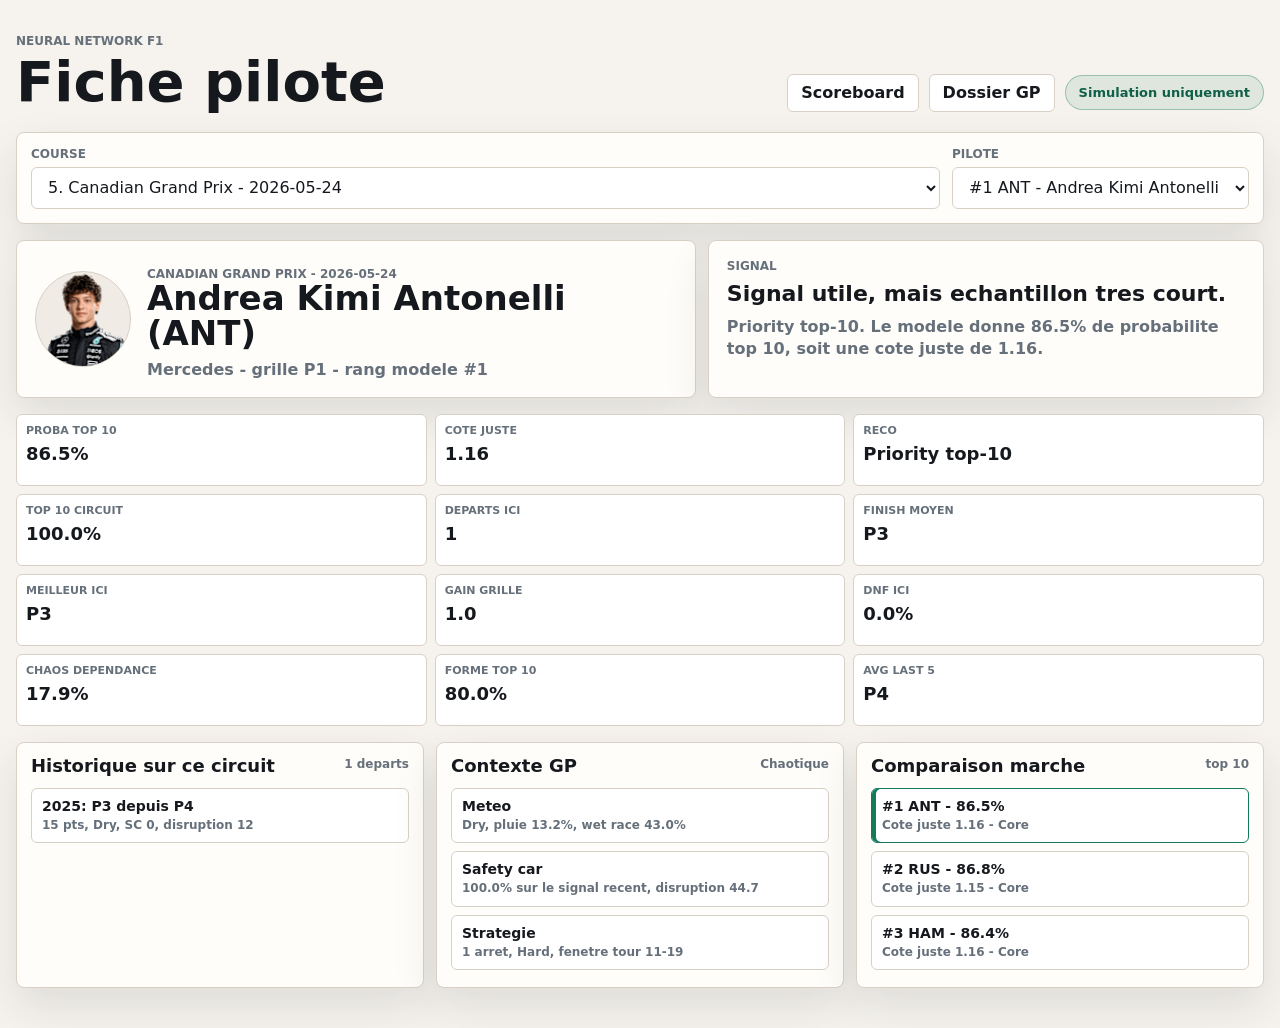
==== webapp/driver.html @ ac2c05ed "Separate driver betting detail page" ====
<!doctype html>
<html lang="fr">
  <head>
    <meta charset="utf-8" />
    <meta name="viewport" content="width=device-width, initial-scale=1" />
    <title>F1 Driver Detail</title>
    <link rel="stylesheet" href="/webapp/styles.css" />
  </head>
  <body>
    <main class="app-shell">
      <header class="topbar">
        <div>
          <p class="eyebrow">Neural network F1</p>
          <h1>Fiche pilote</h1>
        </div>
        <div class="top-actions">
          <a class="ghost-link" href="/webapp/">Scoreboard</a>
          <a id="raceBackLink" class="ghost-link" href="/webapp/race.html">Dossier GP</a>
          <div class="status-pill">Simulation uniquement</div>
        </div>
      </header>

      <section class="control-strip scoreboard-controls" aria-label="Selection pilote">
        <label class="control-field">
          <span>Course</span>
          <select id="raceSelect"></select>
        </label>
        <label class="control-field">
          <span>Pilote</span>
          <select id="driverSelect"></select>
        </label>
      </section>

      <section class="driver-page-hero">
        <div class="driver-page-card">
          <div id="driverHeroAvatar" class="driver-page-avatar"></div>
          <div>
            <p class="eyebrow" id="driverContextLabel">Detail pilote</p>
            <h2 id="driverDetailName">Pilote</h2>
            <p id="driverDetailTeam">Equipe</p>
          </div>
        </div>
        <div class="driver-page-card compact">
          <span class="summary-label">Signal</span>
          <strong id="driverDetailSignal">--</strong>
          <p id="driverDecisionText">--</p>
        </div>
      </section>

      <section id="driverDetailStats" class="driver-detail-stats driver-page-stats"></section>

      <section class="driver-page-grid">
        <section class="detail-panel">
          <div class="detail-heading">
            <h2>Historique sur ce circuit</h2>
            <span id="driverHistoryCount">--</span>
          </div>
          <div id="driverDetailResults" class="compact-list"></div>
        </section>

        <section class="detail-panel">
          <div class="detail-heading">
            <h2>Contexte GP</h2>
            <span id="raceContextLabel">--</span>
          </div>
          <div id="raceContextList" class="compact-list"></div>
        </section>

        <section class="detail-panel">
          <div class="detail-heading">
            <h2>Comparaison marche</h2>
            <span>top 10</span>
          </div>
          <div id="marketComparisonList" class="compact-list"></div>
        </section>
      </section>
    </main>

    <script src="/webapp/driver.js"></script>
  </body>
</html>
---- webapp/styles.css ----
:root {
  color-scheme: light;
  --bg: #f6f3ee;
  --surface: #fffdfa;
  --surface-strong: #f0ebe4;
  --ink: #15181d;
  --muted: #66707a;
  --line: #d8d0c5;
  --red: #d1282f;
  --green: #137a5b;
  --blue: #245d9c;
  --gold: #a66f16;
  --shadow: 0 18px 45px rgba(28, 32, 38, 0.11);
}

* {
  box-sizing: border-box;
}

body {
  margin: 0;
  min-height: 100vh;
  background: var(--bg);
  color: var(--ink);
  font-family:
    Inter, ui-sans-serif, system-ui, -apple-system, BlinkMacSystemFont, "Segoe UI",
    sans-serif;
  letter-spacing: 0;
}

button,
input,
select {
  font: inherit;
}

button {
  cursor: pointer;
}

.app-shell {
  width: min(1480px, calc(100vw - 32px));
  margin: 0 auto;
  padding: 24px 0 40px;
}

.topbar {
  display: flex;
  align-items: end;
  justify-content: space-between;
  gap: 20px;
  padding: 10px 0 20px;
}

.eyebrow {
  margin: 0 0 5px;
  color: var(--muted);
  font-size: 12px;
  font-weight: 700;
  letter-spacing: 0;
  text-transform: uppercase;
}

h1,
h2,
h3 {
  margin: 0;
  line-height: 1.05;
}

h1 {
  font-size: clamp(30px, 5vw, 56px);
}

h2 {
  font-size: 24px;
}

h3 {
  font-size: 18px;
}

.status-pill {
  border: 1px solid rgba(19, 122, 91, 0.35);
  background: rgba(19, 122, 91, 0.1);
  color: #0f5f49;
  border-radius: 999px;
  padding: 9px 13px;
  font-size: 13px;
  font-weight: 800;
  white-space: nowrap;
}

.top-actions {
  display: flex;
  align-items: center;
  gap: 10px;
  flex-wrap: wrap;
  justify-content: flex-end;
}

.primary-link,
.ghost-link,
.row-link {
  display: inline-flex;
  align-items: center;
  justify-content: center;
  min-height: 38px;
  border-radius: 6px;
  padding: 0 13px;
  font-weight: 900;
  text-decoration: none;
  white-space: nowrap;
}

.primary-link {
  border: 1px solid var(--red);
  background: var(--red);
  color: #ffffff;
}

.ghost-link,
.row-link {
  border: 1px solid var(--line);
  background: #ffffff;
  color: var(--ink);
}

.row-link {
  min-height: 34px;
  color: var(--blue);
}

.control-strip,
.race-summary {
  display: grid;
  gap: 12px;
  border: 1px solid var(--line);
  background: var(--surface);
  box-shadow: var(--shadow);
}

.control-strip {
  grid-template-columns: minmax(240px, 1fr) 150px 140px auto;
  align-items: end;
  border-radius: 8px;
  padding: 14px;
}

.scoreboard-controls {
  grid-template-columns: minmax(240px, 1fr) auto;
}

.control-field {
  display: grid;
  gap: 6px;
}

.control-field span {
  color: var(--muted);
  font-size: 12px;
  font-weight: 800;
  text-transform: uppercase;
}

select,
input {
  min-height: 42px;
  width: 100%;
  border: 1px solid var(--line);
  border-radius: 6px;
  background: #ffffff;
  color: var(--ink);
  padding: 0 12px;
  outline: none;
}

select:focus,
input:focus {
  border-color: var(--blue);
  box-shadow: 0 0 0 3px rgba(36, 93, 156, 0.15);
}

.segmented {
  display: grid;
  grid-template-columns: repeat(3, minmax(76px, 1fr));
  min-height: 42px;
  border: 1px solid var(--line);
  border-radius: 6px;
  overflow: hidden;
  background: #ffffff;
}

.segment {
  border: 0;
  border-right: 1px solid var(--line);
  background: transparent;
  color: var(--muted);
  font-weight: 800;
}

.segment:last-child {
  border-right: 0;
}

.segment.active {
  background: var(--ink);
  color: #ffffff;
}

.race-summary {
  grid-template-columns: repeat(4, minmax(160px, 1fr));
  margin-top: 14px;
  border-radius: 8px;
  padding: 12px;
}

.summary-block {
  min-height: 70px;
  border-left: 4px solid var(--red);
  padding: 10px 12px;
  background: #ffffff;
}

.summary-block:nth-child(2) {
  border-left-color: var(--gold);
}

.summary-block:nth-child(3) {
  border-left-color: var(--blue);
}

.summary-block:nth-child(4) {
  border-left-color: var(--green);
}

.summary-label {
  display: block;
  color: var(--muted);
  font-size: 12px;
  font-weight: 800;
  text-transform: uppercase;
}

.summary-block strong {
  display: block;
  margin-top: 8px;
  font-size: 24px;
}

.scoreboard-race-grid {
  display: grid;
  grid-template-columns: repeat(4, minmax(0, 1fr));
  gap: 12px;
  margin-top: 16px;
}

.scoreboard-race-card {
  display: grid;
  gap: 8px;
  min-height: 132px;
  border: 1px solid var(--line);
  border-radius: 8px;
  background: var(--surface);
  box-shadow: var(--shadow);
  padding: 14px;
  color: var(--ink);
  text-align: left;
}

.scoreboard-race-card strong {
  font-size: 20px;
  line-height: 1.1;
}

.scoreboard-race-card span:not(.summary-label) {
  color: var(--muted);
  font-size: 13px;
  font-weight: 800;
  line-height: 1.3;
}

.scoreboard-race-card.active-card {
  border-color: var(--green);
  box-shadow:
    inset 0 0 0 2px rgba(19, 122, 91, 0.28),
    var(--shadow);
}

.scoreboard-panel {
  margin-top: 16px;
}

.table-muted {
  display: block;
  margin-top: 3px;
  color: var(--muted);
  font-size: 12px;
  font-weight: 800;
}

.detail-hero {
  display: grid;
  grid-template-columns: minmax(320px, 0.95fr) minmax(0, 1fr);
  gap: 16px;
  margin-top: 16px;
  align-items: stretch;
}

.circuit-visual,
.detail-hero-copy {
  border: 1px solid var(--line);
  border-radius: 8px;
  background: var(--surface);
  box-shadow: var(--shadow);
}

.circuit-visual {
  position: relative;
  display: grid;
  place-items: center;
  min-height: 280px;
  overflow: hidden;
}

.circuit-visual img {
  display: block;
  width: 100%;
  height: 100%;
  min-height: 280px;
  object-fit: contain;
  padding: 18px;
  background: #ffffff;
}

.asset-credit {
  position: absolute;
  right: 10px;
  bottom: 10px;
  max-width: calc(100% - 20px);
  border: 1px solid var(--line);
  border-radius: 999px;
  background: rgba(255, 253, 250, 0.92);
  color: var(--muted);
  padding: 5px 9px;
  font-size: 11px;
  font-weight: 800;
  text-decoration: none;
  overflow: hidden;
  text-overflow: ellipsis;
  white-space: nowrap;
}

.detail-hero-copy {
  padding: 18px;
}

.detail-hero-copy h2 {
  font-size: 34px;
}

.detail-hero-copy p {
  color: var(--muted);
  font-weight: 800;
  line-height: 1.45;
}

.hero-stat-grid {
  display: grid;
  grid-template-columns: repeat(3, minmax(0, 1fr));
  gap: 10px;
  margin-top: 20px;
}

.hero-stat-grid div {
  min-height: 74px;
  border: 1px solid var(--line);
  border-radius: 6px;
  background: #ffffff;
  padding: 10px;
}

.hero-stat-grid span {
  display: block;
  color: var(--muted);
  font-size: 11px;
  font-weight: 800;
  text-transform: uppercase;
}

.hero-stat-grid strong {
  display: block;
  margin-top: 8px;
  font-size: 20px;
}

.race-intelligence {
  margin-top: 16px;
}

.market-strip {
  display: flex;
  gap: 8px;
  flex-wrap: wrap;
  margin-top: 16px;
  border: 1px solid var(--line);
  border-radius: 8px;
  background: var(--surface);
  box-shadow: var(--shadow);
  padding: 10px;
}

.market-tab,
.policy-button {
  min-height: 36px;
  border: 1px solid var(--line);
  border-radius: 6px;
  background: #ffffff;
  color: var(--muted);
  padding: 0 12px;
  font-weight: 900;
}

.market-tab.active,
.policy-button.active {
  border-color: var(--ink);
  background: var(--ink);
  color: #ffffff;
}

.intelligence-grid {
  display: grid;
  grid-template-columns: repeat(4, minmax(0, 1fr));
  gap: 12px;
}

.insight-card,
.detail-panel {
  border: 1px solid var(--line);
  border-radius: 8px;
  background: var(--surface);
  box-shadow: var(--shadow);
}

.insight-card {
  min-height: 132px;
  padding: 14px;
}

.insight-card strong {
  display: block;
  margin-top: 8px;
  font-size: 22px;
  line-height: 1.15;
}

.insight-card p {
  margin: 10px 0 0;
  color: var(--muted);
  font-size: 13px;
  font-weight: 700;
  line-height: 1.35;
}

.race-detail-grid {
  display: grid;
  grid-template-columns: 1.1fr 1.2fr 1.1fr 1.2fr;
  gap: 12px;
  margin-top: 12px;
}

.detail-panel {
  min-height: 246px;
  padding: 14px;
}

.detail-heading {
  display: flex;
  align-items: start;
  justify-content: space-between;
  gap: 12px;
  margin-bottom: 12px;
}

.detail-heading h2 {
  font-size: 18px;
}

.detail-heading span {
  color: var(--muted);
  font-size: 12px;
  font-weight: 800;
  text-align: right;
}

.compact-list {
  display: grid;
  gap: 8px;
}

.compact-row {
  display: grid;
  gap: 3px;
  width: 100%;
  border: 1px solid var(--line);
  border-radius: 6px;
  background: #ffffff;
  padding: 9px 10px;
  text-align: left;
}

.compact-row strong {
  font-size: 14px;
  line-height: 1.2;
}

.compact-row span {
  color: var(--muted);
  font-size: 12px;
  font-weight: 700;
  line-height: 1.3;
}

.compact-button {
  color: var(--ink);
}

.compact-button:hover {
  border-color: var(--blue);
}

.driver-stat-grid {
  display: grid;
  grid-template-columns: repeat(3, minmax(0, 1fr));
  gap: 8px;
  margin-bottom: 10px;
}

.driver-stat-grid div {
  min-height: 58px;
  border: 1px solid var(--line);
  border-radius: 6px;
  background: #ffffff;
  padding: 8px;
}

.driver-stat-grid span {
  display: block;
  color: var(--muted);
  font-size: 11px;
  font-weight: 800;
  text-transform: uppercase;
}

.driver-stat-grid strong {
  display: block;
  margin-top: 5px;
  font-size: 18px;
}

.driver-page-hero {
  display: grid;
  grid-template-columns: 1.1fr 0.9fr;
  gap: 12px;
  margin-top: 16px;
}

.driver-page-card {
  display: flex;
  align-items: center;
  gap: 16px;
  border: 1px solid var(--line);
  border-radius: 8px;
  background: var(--surface);
  box-shadow: var(--shadow);
  padding: 18px;
}

.driver-page-card.compact {
  display: block;
}

.driver-page-card.compact strong {
  display: block;
  margin-top: 8px;
  font-size: 22px;
}

.driver-page-card.compact p {
  margin: 10px 0 0;
  color: var(--muted);
  font-weight: 800;
  line-height: 1.4;
}

.driver-page-avatar {
  width: 96px;
  height: 96px;
  flex: 0 0 auto;
}

.driver-page-avatar .avatar {
  width: 96px;
  height: 96px;
}

.driver-page-card h2 {
  font-size: 34px;
}

.driver-page-card p {
  margin: 8px 0 0;
  color: var(--muted);
  font-weight: 800;
}

.driver-page-stats {
  margin-top: 16px;
}

.driver-page-grid {
  display: grid;
  grid-template-columns: repeat(3, minmax(0, 1fr));
  gap: 12px;
  margin-top: 16px;
}

.driver-detail-stats {
  display: grid;
  grid-template-columns: repeat(3, minmax(0, 1fr));
  gap: 8px;
}

.full-row-link {
  margin-top: 2px;
  width: 100%;
}

.highlight-row {
  border-color: var(--green);
  box-shadow: inset 4px 0 0 var(--green);
}

.driver-detail-stats div {
  min-height: 72px;
  border: 1px solid var(--line);
  border-radius: 6px;
  background: #ffffff;
  padding: 9px;
}

.driver-detail-stats span {
  display: block;
  color: var(--muted);
  font-size: 11px;
  font-weight: 800;
  text-transform: uppercase;
}

.driver-detail-stats strong {
  display: block;
  margin-top: 7px;
  font-size: 18px;
  line-height: 1.12;
}

.workspace {
  display: grid;
  grid-template-columns: minmax(0, 1fr) 380px;
  gap: 16px;
  margin-top: 16px;
  align-items: start;
}

.prediction-panel,
.bet-panel {
  border: 1px solid var(--line);
  border-radius: 8px;
  background: var(--surface);
  box-shadow: var(--shadow);
}

.panel-heading {
  display: flex;
  align-items: center;
  justify-content: space-between;
  gap: 14px;
  padding: 18px;
  border-bottom: 1px solid var(--line);
}

.panel-heading.slim {
  padding-bottom: 14px;
}

.panel-heading.mini {
  padding: 0 0 12px;
  border-bottom: 0;
}

.ghost-button,
.primary-button {
  min-height: 38px;
  border-radius: 6px;
  padding: 0 13px;
  font-weight: 900;
}

.ghost-button {
  border: 1px solid var(--line);
  background: #ffffff;
  color: var(--ink);
}

.primary-button {
  border: 1px solid var(--red);
  background: var(--red);
  color: #ffffff;
}

.table-wrap {
  overflow-x: auto;
}

table {
  width: 100%;
  border-collapse: collapse;
}

th,
td {
  border-bottom: 1px solid var(--line);
  padding: 12px 14px;
  text-align: left;
  vertical-align: middle;
  white-space: nowrap;
}

th {
  background: var(--surface-strong);
  color: var(--muted);
  font-size: 12px;
  text-transform: uppercase;
}

tbody tr:hover {
  background: #fff6ee;
}

tbody tr {
  cursor: pointer;
}

tbody tr.selected-row {
  background: #eef7f2;
  box-shadow: inset 4px 0 0 var(--green);
}

.rank-cell {
  font-weight: 900;
  color: var(--red);
}

.driver-cell {
  display: flex;
  align-items: center;
  gap: 10px;
  min-width: 220px;
}

.avatar {
  width: 42px;
  height: 42px;
  border: 1px solid var(--line);
  border-radius: 50%;
  background: var(--surface-strong);
  object-fit: cover;
  flex: 0 0 auto;
}

.avatar-fallback {
  display: grid;
  place-items: center;
  color: var(--muted);
  font-size: 12px;
  font-weight: 900;
}

.driver-name {
  display: block;
  font-weight: 900;
}

.team-name {
  display: block;
  margin-top: 2px;
  color: var(--muted);
  font-size: 12px;
}

.prob-cell {
  min-width: 124px;
}

.prob-track {
  width: 100%;
  height: 7px;
  margin-top: 6px;
  border-radius: 999px;
  background: #e6ded4;
  overflow: hidden;
}

.prob-fill {
  height: 100%;
  border-radius: inherit;
  background: var(--green);
}

.tag {
  display: inline-flex;
  align-items: center;
  min-height: 24px;
  border-radius: 999px;
  padding: 0 9px;
  background: rgba(36, 93, 156, 0.1);
  color: var(--blue);
  font-size: 12px;
  font-weight: 900;
}

.tag.core,
.tag.strong {
  background: rgba(19, 122, 91, 0.12);
  color: var(--green);
}

.tag.bubble {
  background: rgba(166, 111, 22, 0.14);
  color: var(--gold);
}

.tag.avoid {
  background: rgba(102, 112, 122, 0.12);
  color: var(--muted);
}

.odds-input {
  width: 94px;
}

.edge-positive {
  color: var(--green);
  font-weight: 900;
}

.edge-negative {
  color: var(--red);
  font-weight: 900;
}

.add-button {
  min-height: 34px;
  border: 1px solid var(--ink);
  border-radius: 6px;
  background: var(--ink);
  color: #ffffff;
  padding: 0 12px;
  font-weight: 900;
}

.bet-panel {
  position: sticky;
  top: 16px;
  padding-bottom: 18px;
}

.slip-list {
  display: grid;
  gap: 10px;
  min-height: 120px;
  padding: 14px 18px;
}

.empty-state {
  display: grid;
  place-items: center;
  min-height: 106px;
  border: 1px dashed var(--line);
  border-radius: 8px;
  color: var(--muted);
  font-weight: 800;
  text-align: center;
}

.slip-item {
  display: grid;
  grid-template-columns: 1fr 82px 34px;
  gap: 10px;
  align-items: center;
  border: 1px solid var(--line);
  border-radius: 8px;
  background: #ffffff;
  padding: 10px;
}

.slip-title {
  display: block;
  font-weight: 900;
}

.slip-subtitle {
  display: block;
  margin-top: 2px;
  color: var(--muted);
  font-size: 12px;
}

.remove-button {
  width: 34px;
  height: 34px;
  border: 1px solid var(--line);
  border-radius: 6px;
  background: #ffffff;
  color: var(--red);
  font-weight: 900;
}

.pool-box {
  display: grid;
  gap: 9px;
  margin: 0 18px;
  border: 1px solid var(--line);
  border-radius: 8px;
  background: var(--surface-strong);
  padding: 12px;
}

.odds-policy {
  display: grid;
  gap: 9px;
  margin: 12px 18px 0;
  border: 1px solid var(--line);
  border-radius: 8px;
  background: #ffffff;
  padding: 12px;
}

.policy-buttons {
  display: grid;
  grid-template-columns: repeat(3, minmax(0, 1fr));
  gap: 7px;
}

.pool-row {
  display: flex;
  justify-content: space-between;
  gap: 12px;
  font-size: 14px;
}

.pool-row span {
  color: var(--muted);
  font-weight: 800;
}

.settlement {
  margin: 18px 18px 0;
  border-top: 1px solid var(--line);
  padding-top: 16px;
}

.settlement-grid {
  display: grid;
  grid-template-columns: repeat(2, minmax(0, 1fr));
  gap: 8px;
}

.result-toggle {
  display: flex;
  align-items: center;
  gap: 8px;
  min-height: 34px;
  border: 1px solid var(--line);
  border-radius: 6px;
  background: #ffffff;
  padding: 0 9px;
  color: var(--muted);
  font-size: 12px;
  font-weight: 900;
}

.result-toggle input {
  width: 16px;
  min-height: 16px;
  height: 16px;
  padding: 0;
}

.settlement-result {
  min-height: 44px;
  margin-top: 12px;
  border-radius: 8px;
  background: #ffffff;
  padding: 12px;
  color: var(--muted);
  font-weight: 800;
}

@media (max-width: 1100px) {
  .control-strip {
    grid-template-columns: 1fr 1fr;
  }

  .race-summary {
    grid-template-columns: repeat(2, minmax(0, 1fr));
  }

  .scoreboard-race-grid,
  .detail-hero {
    grid-template-columns: repeat(2, minmax(0, 1fr));
  }

  .intelligence-grid,
  .race-detail-grid,
  .driver-page-hero,
  .driver-page-grid {
    grid-template-columns: repeat(2, minmax(0, 1fr));
  }

  .workspace {
    grid-template-columns: 1fr;
  }

  .bet-panel {
    position: static;
  }
}

@media (max-width: 680px) {
  .app-shell {
    width: min(100vw - 20px, 1480px);
    padding-top: 12px;
  }

  .topbar {
    align-items: start;
    flex-direction: column;
  }

  h1 {
    font-size: 34px;
  }

  .control-strip,
  .race-summary,
  .scoreboard-race-grid,
  .detail-hero,
  .intelligence-grid,
  .race-detail-grid,
  .driver-page-hero,
  .driver-page-grid,
  .driver-detail-stats {
    grid-template-columns: 1fr;
  }

  .scoreboard-controls {
    grid-template-columns: 1fr;
  }

  .hero-stat-grid {
    grid-template-columns: 1fr;
  }

  .policy-buttons {
    grid-template-columns: 1fr;
  }

  .segmented {
    grid-template-columns: 1fr;
  }

  .segment {
    border-right: 0;
    border-bottom: 1px solid var(--line);
  }

  .segment:last-child {
    border-bottom: 0;
  }

  .panel-heading {
    align-items: start;
    flex-direction: column;
  }

  .settlement-grid {
    grid-template-columns: 1fr;
  }
}
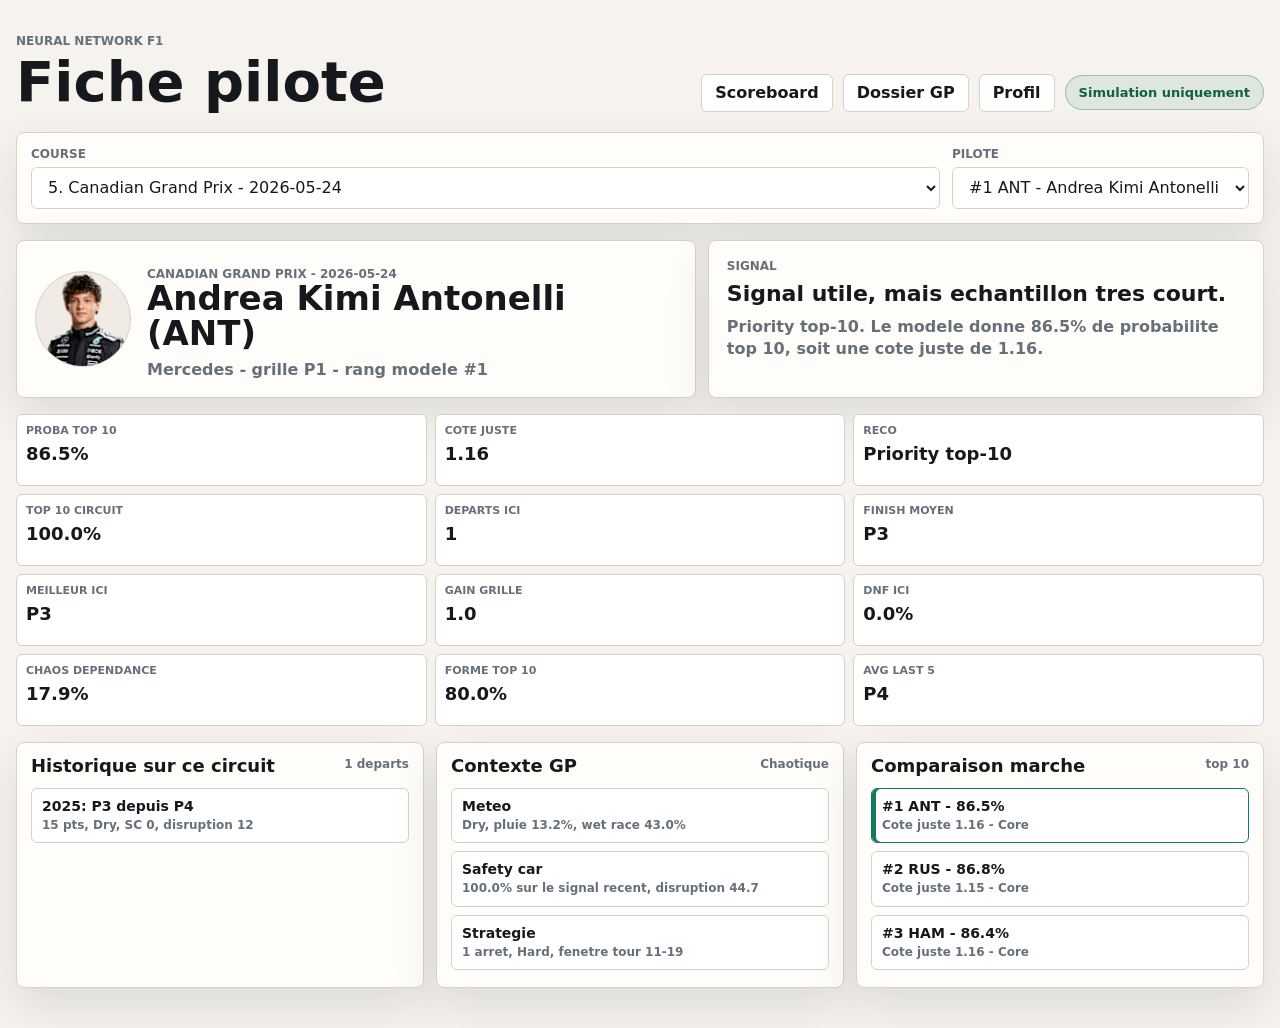
==== commit fb61072e: "Add public deployment and local profiles" ====
--- a/webapp/driver.html
+++ b/webapp/driver.html
@@ -4,7 +4,7 @@
     <meta charset="utf-8" />
     <meta name="viewport" content="width=device-width, initial-scale=1" />
     <title>F1 Driver Detail</title>
-    <link rel="stylesheet" href="/webapp/styles.css" />
+    <link rel="stylesheet" href="styles.css" />
   </head>
   <body>
     <main class="app-shell">
@@ -14,8 +14,9 @@
           <h1>Fiche pilote</h1>
         </div>
         <div class="top-actions">
-          <a class="ghost-link" href="/webapp/">Scoreboard</a>
-          <a id="raceBackLink" class="ghost-link" href="/webapp/race.html">Dossier GP</a>
+          <a class="ghost-link" href="index.html">Scoreboard</a>
+          <a id="raceBackLink" class="ghost-link" href="race.html">Dossier GP</a>
+          <a class="ghost-link" href="profile.html">Profil</a>
           <div class="status-pill">Simulation uniquement</div>
         </div>
       </header>
@@ -76,6 +77,7 @@
       </section>
     </main>
 
-    <script src="/webapp/driver.js"></script>
+    <script src="profile-store.js"></script>
+    <script src="driver.js"></script>
   </body>
 </html>
--- a/webapp/styles.css
+++ b/webapp/styles.css
@@ -91,6 +91,12 @@
   white-space: nowrap;
 }
 
+.save-status {
+  color: var(--muted);
+  font-size: 13px;
+  font-weight: 800;
+}
+
 .top-actions {
   display: flex;
   align-items: center;
@@ -287,6 +293,10 @@
     var(--shadow);
 }
 
+.scoreboard-race-card.favorite-card {
+  border-color: var(--blue);
+}
+
 .scoreboard-panel {
   margin-top: 16px;
 }
@@ -623,6 +633,44 @@
   grid-template-columns: repeat(3, minmax(0, 1fr));
   gap: 12px;
   margin-top: 16px;
+}
+
+.profile-layout {
+  display: grid;
+  grid-template-columns: minmax(0, 1fr) 380px;
+  gap: 16px;
+  align-items: start;
+}
+
+.profile-card {
+  display: grid;
+  gap: 14px;
+  border: 1px solid var(--line);
+  border-radius: 8px;
+  background: var(--surface);
+  box-shadow: var(--shadow);
+  padding: 18px;
+}
+
+.profile-avatar {
+  width: 112px;
+  height: 112px;
+}
+
+.profile-avatar .avatar {
+  width: 112px;
+  height: 112px;
+}
+
+.profile-actions {
+  display: flex;
+  align-items: center;
+  gap: 12px;
+  flex-wrap: wrap;
+}
+
+.profile-main-link {
+  width: 100%;
 }
 
 .driver-detail-stats {
@@ -845,6 +893,15 @@
   color: var(--muted);
 }
 
+.tag.favorite {
+  background: rgba(36, 93, 156, 0.12);
+  color: var(--blue);
+}
+
+.favorite-row {
+  box-shadow: inset 4px 0 0 var(--blue);
+}
+
 .odds-input {
   width: 94px;
 }
@@ -1029,6 +1086,10 @@
   }
 
   .workspace {
+    grid-template-columns: 1fr;
+  }
+
+  .profile-layout {
     grid-template-columns: 1fr;
   }
 
@@ -1097,4 +1158,9 @@
   .settlement-grid {
     grid-template-columns: 1fr;
   }
-}
+
+  .profile-actions {
+    align-items: stretch;
+    flex-direction: column;
+  }
+}
